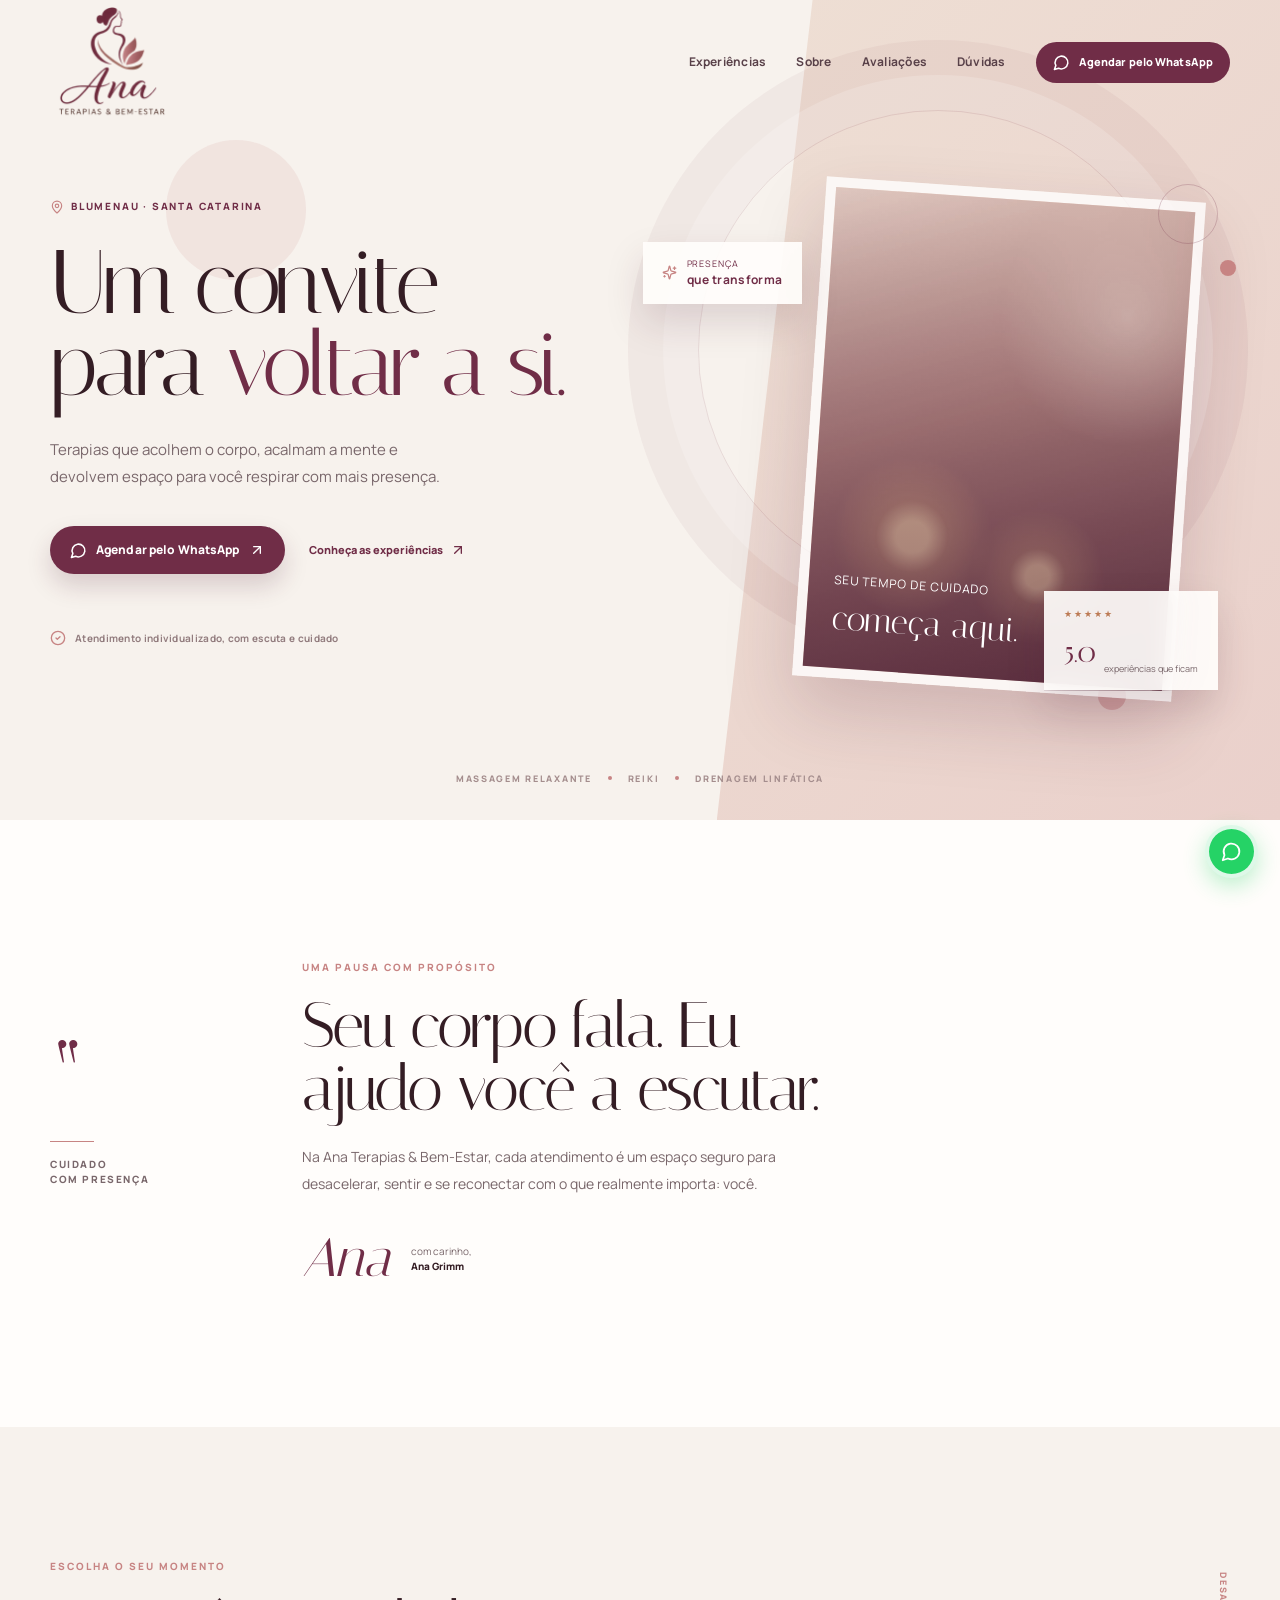
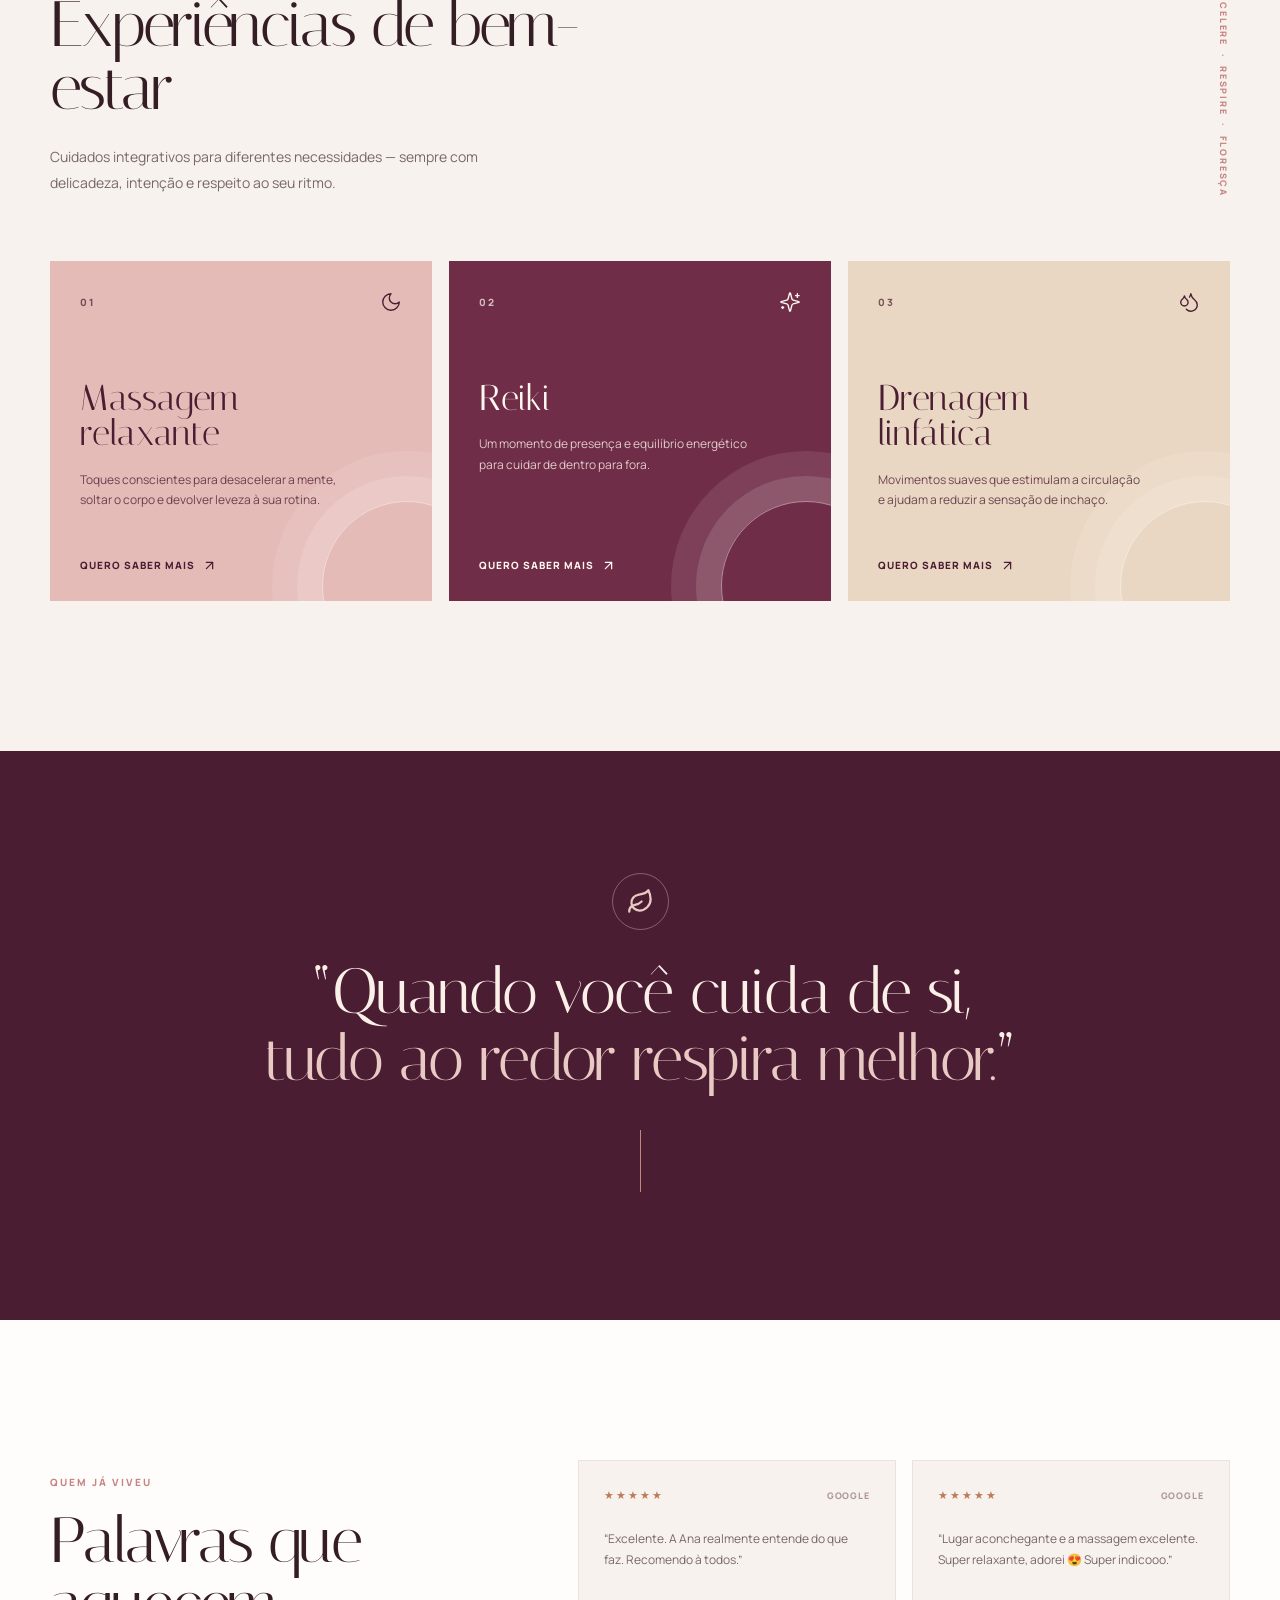
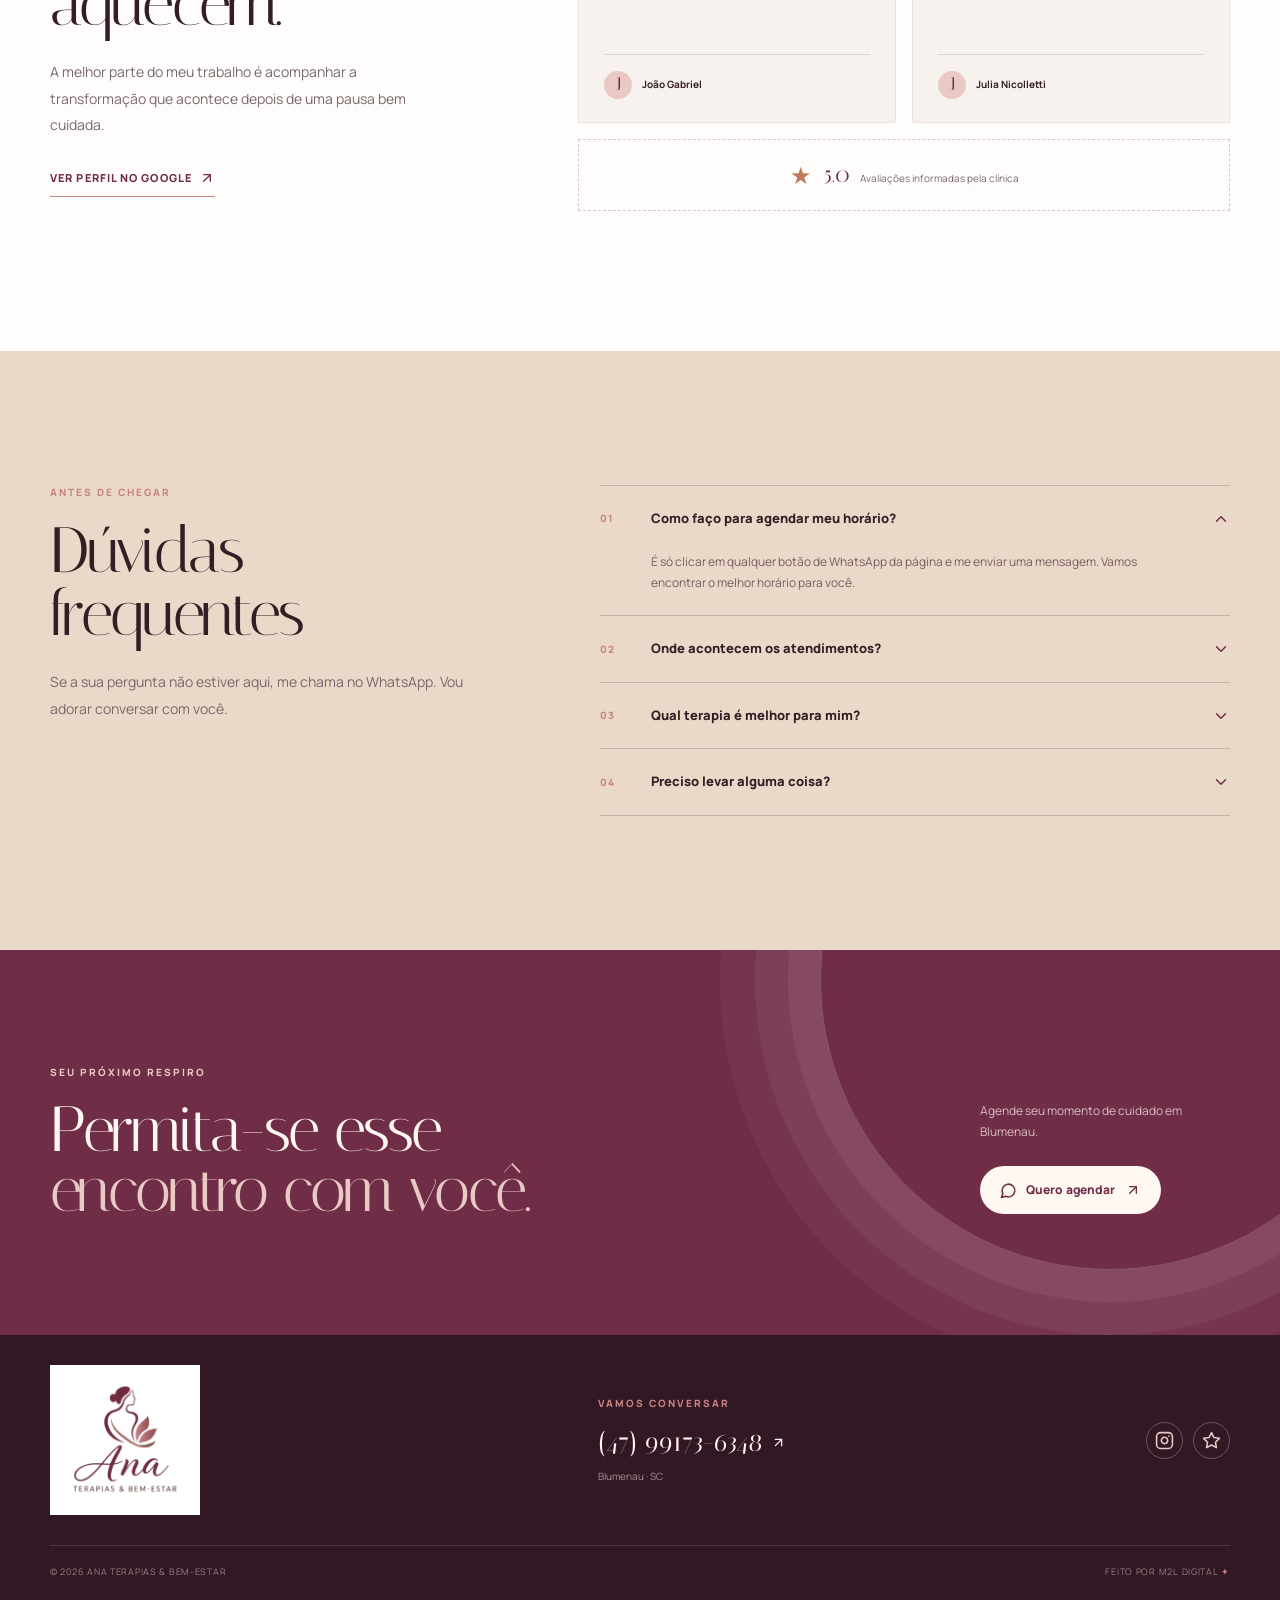
==== ana-terapias-site/index.html @ 93c321f7 "first commit" ====
<!doctype html>
<html lang="pt-BR">
  <head>
    <meta charset="UTF-8" />
    <meta name="viewport" content="width=device-width, initial-scale=1.0" />
    <meta name="theme-color" content="#f7f2ed" />
    <meta
      name="description"
      content="Ana Terapias & Bem-Estar — massagem relaxante, reiki e drenagem linfática em Blumenau/SC."
    />
    <title>Ana Terapias & Bem-Estar | Blumenau/SC</title>
    <!-- Pré-visualização ao compartilhar (WhatsApp, Instagram, Facebook) -->
    <meta property="og:type" content="website" />
    <meta property="og:locale" content="pt_BR" />
    <meta property="og:site_name" content="Ana Terapias & Bem-Estar" />
    <meta property="og:title" content="Ana Terapias & Bem-Estar | Blumenau/SC" />
    <meta property="og:description" content="Massagem relaxante, reiki e drenagem linfática em Blumenau/SC. Agende pelo WhatsApp." />
    <meta property="og:url" content="https://SEU-USUARIO.github.io/NOME-DO-REPOSITORIO/" />
    <meta property="og:image" content="https://SEU-USUARIO.github.io/NOME-DO-REPOSITORIO/images/compartilhar.jpg" />
    <meta property="og:image:width" content="1200" />
    <meta property="og:image:height" content="630" />
    <meta property="og:image:alt" content="Ana Terapias & Bem-Estar" />
    <meta name="twitter:card" content="summary_large_image" />
    <link rel="icon" href="images/logo.png" />
    <link rel="preconnect" href="https://fonts.googleapis.com" />
    <link rel="preconnect" href="https://fonts.gstatic.com" crossorigin />
    <link
      href="https://fonts.googleapis.com/css2?family=Italiana&family=Manrope:wght@400;500;600;700;800&display=swap"
      rel="stylesheet"
    />
    <link rel="stylesheet" href="style.css" />
  </head>
  <body>
    <div class="site-shell">
      <header class="site-header">
        <div class="container header-inner">
          <a href="#inicio" class="brand" aria-label="Ana Terapias &amp; Bem-Estar - início"
            ><img src="images/logo.png" alt="Ana Terapias &amp; Bem-Estar" /></a
          ><button class="menu-toggle" aria-label="Abrir menu" aria-expanded="false">
            <svg
              xmlns="http://www.w3.org/2000/svg"
              width="22"
              height="22"
              viewBox="0 0 24 24"
              fill="none"
              stroke="currentColor"
              stroke-width="2"
              stroke-linecap="round"
              stroke-linejoin="round"
              class="lucide lucide-menu"
            >
              <line x1="4" x2="20" y1="12" y2="12"></line>
              <line x1="4" x2="20" y1="6" y2="6"></line>
              <line x1="4" x2="20" y1="18" y2="18"></line>
            </svg>
          </button>
          <nav class="main-nav" aria-label="Navegação principal">
            <a href="#experiencias">Experiências</a><a href="#sobre">Sobre</a><a href="#avaliacoes">Avaliações</a
            ><a href="#duvidas">Dúvidas</a
            ><a
              class="button-primary button-compact"
              href="https://wa.me/5547991736348?text=Ol%C3%A1%2C%20Ana!%20Vim%20pelo%20site%20e%20gostaria%20de%20agendar%20um%20atendimento."
              target="_blank"
              rel="noreferrer"
              ><svg
                xmlns="http://www.w3.org/2000/svg"
                width="17"
                height="17"
                viewBox="0 0 24 24"
                fill="none"
                stroke="currentColor"
                stroke-width="2.2"
                stroke-linecap="round"
                stroke-linejoin="round"
                class="lucide lucide-message-circle"
              >
                <path d="M7.9 20A9 9 0 1 0 4 16.1L2 22Z"></path></svg
              >Agendar pelo WhatsApp</a
            >
          </nav>
        </div>
      </header>
      <main>
        <section class="hero" id="inicio">
          <div class="hero-glow hero-glow-one"></div>
          <div class="hero-glow hero-glow-two"></div>
          <div class="container hero-grid">
            <div class="hero-copy">
              <div class="location-pill">
                <svg
                  xmlns="http://www.w3.org/2000/svg"
                  width="14"
                  height="14"
                  viewBox="0 0 24 24"
                  fill="none"
                  stroke="currentColor"
                  stroke-width="2"
                  stroke-linecap="round"
                  stroke-linejoin="round"
                  class="lucide lucide-map-pin"
                >
                  <path
                    d="M20 10c0 4.993-5.539 10.193-7.399 11.799a1 1 0 0 1-1.202 0C9.539 20.193 4 14.993 4 10a8 8 0 0 1 16 0"
                  ></path>
                  <circle cx="12" cy="10" r="3"></circle>
                </svg>
                Blumenau · Santa Catarina
              </div>
              <h1>Um convite para <em>voltar a si.</em></h1>
              <p class="hero-lead">
                Terapias que acolhem o corpo, acalmam a mente e devolvem espaço para você respirar com mais presença.
              </p>
              <div class="hero-actions">
                <a
                  class="button-primary"
                  href="https://wa.me/5547991736348?text=Ol%C3%A1%2C%20Ana!%20Vim%20pelo%20site%20e%20gostaria%20de%20agendar%20um%20atendimento."
                  target="_blank"
                  rel="noreferrer"
                  ><svg
                    xmlns="http://www.w3.org/2000/svg"
                    width="17"
                    height="17"
                    viewBox="0 0 24 24"
                    fill="none"
                    stroke="currentColor"
                    stroke-width="2.2"
                    stroke-linecap="round"
                    stroke-linejoin="round"
                    class="lucide lucide-message-circle"
                  >
                    <path d="M7.9 20A9 9 0 1 0 4 16.1L2 22Z"></path></svg
                  >Agendar pelo WhatsApp<svg
                    xmlns="http://www.w3.org/2000/svg"
                    width="16"
                    height="16"
                    viewBox="0 0 24 24"
                    fill="none"
                    stroke="currentColor"
                    stroke-width="2"
                    stroke-linecap="round"
                    stroke-linejoin="round"
                    class="lucide lucide-arrow-up-right"
                  >
                    <path d="M7 7h10v10"></path>
                    <path d="M7 17 17 7"></path></svg></a
                ><a class="text-link" href="#experiencias"
                  >Conheça as experiências
                  <svg
                    xmlns="http://www.w3.org/2000/svg"
                    width="16"
                    height="16"
                    viewBox="0 0 24 24"
                    fill="none"
                    stroke="currentColor"
                    stroke-width="2"
                    stroke-linecap="round"
                    stroke-linejoin="round"
                    class="lucide lucide-arrow-up-right"
                  >
                    <path d="M7 7h10v10"></path>
                    <path d="M7 17 17 7"></path></svg
                ></a>
              </div>
              <div class="hero-note">
                <svg
                  xmlns="http://www.w3.org/2000/svg"
                  width="16"
                  height="16"
                  viewBox="0 0 24 24"
                  fill="none"
                  stroke="currentColor"
                  stroke-width="2"
                  stroke-linecap="round"
                  stroke-linejoin="round"
                  class="lucide lucide-circle-check"
                >
                  <circle cx="12" cy="12" r="10"></circle>
                  <path d="m9 12 2 2 4-4"></path>
                </svg>
                Atendimento individualizado, com escuta e cuidado
              </div>
            </div>
            <div class="hero-visual">
              <div class="hero-photo-wrap">
                <img
                  src="images/ambiente-spa.jpg"
                  alt="Ambiente acolhedor de spa com velas e toalhas"
                  class="hero-photo"
                />
                <div class="photo-overlay"></div>
                <div class="photo-caption"><span>Seu tempo de cuidado</span><strong>começa aqui.</strong></div>
              </div>
              <div class="floating-card floating-card-top">
                <svg
                  xmlns="http://www.w3.org/2000/svg"
                  width="15"
                  height="15"
                  viewBox="0 0 24 24"
                  fill="none"
                  stroke="currentColor"
                  stroke-width="2"
                  stroke-linecap="round"
                  stroke-linejoin="round"
                  class="lucide lucide-sparkles"
                >
                  <path
                    d="M9.937 15.5A2 2 0 0 0 8.5 14.063l-6.135-1.582a.5.5 0 0 1 0-.962L8.5 9.936A2 2 0 0 0 9.937 8.5l1.582-6.135a.5.5 0 0 1 .963 0L14.063 8.5A2 2 0 0 0 15.5 9.937l6.135 1.581a.5.5 0 0 1 0 .964L15.5 14.063a2 2 0 0 0-1.437 1.437l-1.582 6.135a.5.5 0 0 1-.963 0z"
                  ></path>
                  <path d="M20 3v4"></path>
                  <path d="M22 5h-4"></path>
                  <path d="M4 17v2"></path>
                  <path d="M5 18H3"></path></svg
                ><span>Presença<br /><strong>que transforma</strong></span>
              </div>
              <div class="floating-card floating-card-bottom">
                <span class="mini-stars">★★★★★</span><strong>5.0</strong><small>experiências que ficam</small>
              </div>
              <div class="hero-orbit orbit-one"></div>
              <div class="hero-orbit orbit-two"></div>
            </div>
          </div>
          <div class="hero-bottom container">
            <span>Massagem relaxante</span><i></i> <span>Reiki</span><i></i> <span>Drenagem linfática</span>
          </div>
        </section>
        <section class="welcome-section" id="sobre">
          <div class="container welcome-grid">
            <div class="welcome-mark">
              <span>“</span>
              <div class="mark-line"></div>
              <p>cuidado<br />com presença</p>
            </div>
            <div class="welcome-copy">
              <div class="section-intro">
                <span class="eyebrow">Uma pausa com propósito</span>
                <h2>Seu corpo fala. Eu ajudo você a escutar.</h2>
                <p>
                  Na Ana Terapias &amp; Bem-Estar, cada atendimento é um espaço seguro para desacelerar, sentir e se
                  reconectar com o que realmente importa: você.
                </p>
              </div>
              <div class="signature-row">
                <div class="signature">Ana</div>
                <span>com carinho,<br /><strong>Ana Grimm</strong></span>
              </div>
            </div>
            
          </div>
        </section>
        <section class="services-section" id="experiencias">
          <div class="container">
            <div class="services-heading">
              <div class="section-intro">
                <span class="eyebrow">Escolha o seu momento</span>
                <h2>Experiências de bem-estar</h2>
                <p>
                  Cuidados integrativos para diferentes necessidades — sempre com delicadeza, intenção e respeito ao seu
                  ritmo.
                </p>
              </div>
              <span class="vertical-note">desacelere  ·  respire  ·  floresça</span>
            </div>
            <div class="services-grid">
              <article class="service-card service-rose">
                <div class="service-top">
                  <span class="service-number">01</span
                  ><svg
                    xmlns="http://www.w3.org/2000/svg"
                    width="22"
                    height="22"
                    viewBox="0 0 24 24"
                    fill="none"
                    stroke="currentColor"
                    stroke-width="1.5"
                    stroke-linecap="round"
                    stroke-linejoin="round"
                    class="lucide lucide-moon"
                  >
                    <path d="M12 3a6 6 0 0 0 9 9 9 9 0 1 1-9-9Z"></path>
                  </svg>
                </div>
                <h3>Massagem relaxante</h3>
                <p>Toques conscientes para desacelerar a mente, soltar o corpo e devolver leveza à sua rotina.</p>
                <a
                  class="service-link"
                  href="https://wa.me/5547991736348?text=Ol%C3%A1%2C%20Ana!%20Tenho%20interesse%20em%20Massagem%20relaxante."
                  target="_blank"
                  rel="noreferrer"
                  >Quero saber mais
                  <svg
                    xmlns="http://www.w3.org/2000/svg"
                    width="15"
                    height="15"
                    viewBox="0 0 24 24"
                    fill="none"
                    stroke="currentColor"
                    stroke-width="2"
                    stroke-linecap="round"
                    stroke-linejoin="round"
                    class="lucide lucide-arrow-up-right"
                  >
                    <path d="M7 7h10v10"></path>
                    <path d="M7 17 17 7"></path></svg
                ></a>
              </article>
              <article class="service-card service-wine">
                <div class="service-top">
                  <span class="service-number">02</span
                  ><svg
                    xmlns="http://www.w3.org/2000/svg"
                    width="22"
                    height="22"
                    viewBox="0 0 24 24"
                    fill="none"
                    stroke="currentColor"
                    stroke-width="1.5"
                    stroke-linecap="round"
                    stroke-linejoin="round"
                    class="lucide lucide-sparkles"
                  >
                    <path
                      d="M9.937 15.5A2 2 0 0 0 8.5 14.063l-6.135-1.582a.5.5 0 0 1 0-.962L8.5 9.936A2 2 0 0 0 9.937 8.5l1.582-6.135a.5.5 0 0 1 .963 0L14.063 8.5A2 2 0 0 0 15.5 9.937l6.135 1.581a.5.5 0 0 1 0 .964L15.5 14.063a2 2 0 0 0-1.437 1.437l-1.582 6.135a.5.5 0 0 1-.963 0z"
                    ></path>
                    <path d="M20 3v4"></path>
                    <path d="M22 5h-4"></path>
                    <path d="M4 17v2"></path>
                    <path d="M5 18H3"></path>
                  </svg>
                </div>
                <h3>Reiki</h3>
                <p>Um momento de presença e equilíbrio energético para cuidar de dentro para fora.</p>
                <a
                  class="service-link"
                  href="https://wa.me/5547991736348?text=Ol%C3%A1%2C%20Ana!%20Tenho%20interesse%20em%20Reiki."
                  target="_blank"
                  rel="noreferrer"
                  >Quero saber mais
                  <svg
                    xmlns="http://www.w3.org/2000/svg"
                    width="15"
                    height="15"
                    viewBox="0 0 24 24"
                    fill="none"
                    stroke="currentColor"
                    stroke-width="2"
                    stroke-linecap="round"
                    stroke-linejoin="round"
                    class="lucide lucide-arrow-up-right"
                  >
                    <path d="M7 7h10v10"></path>
                    <path d="M7 17 17 7"></path></svg
                ></a>
              </article>
              <article class="service-card service-sand">
                <div class="service-top">
                  <span class="service-number">03</span
                  ><svg
                    xmlns="http://www.w3.org/2000/svg"
                    width="22"
                    height="22"
                    viewBox="0 0 24 24"
                    fill="none"
                    stroke="currentColor"
                    stroke-width="1.5"
                    stroke-linecap="round"
                    stroke-linejoin="round"
                    class="lucide lucide-droplets"
                  >
                    <path
                      d="M7 16.3c2.2 0 4-1.83 4-4.05 0-1.16-.57-2.26-1.71-3.19S7.29 6.75 7 5.3c-.29 1.45-1.14 2.84-2.29 3.76S3 11.1 3 12.25c0 2.22 1.8 4.05 4 4.05z"
                    ></path>
                    <path
                      d="M12.56 6.6A10.97 10.97 0 0 0 14 3.02c.5 2.5 2 4.9 4 6.5s3 3.5 3 5.5a6.98 6.98 0 0 1-11.91 4.97"
                    ></path>
                  </svg>
                </div>
                <h3>Drenagem linfática</h3>
                <p>Movimentos suaves que estimulam a circulação e ajudam a reduzir a sensação de inchaço.</p>
                <a
                  class="service-link"
                  href="https://wa.me/5547991736348?text=Ol%C3%A1%2C%20Ana!%20Tenho%20interesse%20em%20Drenagem%20linf%C3%A1tica."
                  target="_blank"
                  rel="noreferrer"
                  >Quero saber mais
                  <svg
                    xmlns="http://www.w3.org/2000/svg"
                    width="15"
                    height="15"
                    viewBox="0 0 24 24"
                    fill="none"
                    stroke="currentColor"
                    stroke-width="2"
                    stroke-linecap="round"
                    stroke-linejoin="round"
                    class="lucide lucide-arrow-up-right"
                  >
                    <path d="M7 7h10v10"></path>
                    <path d="M7 17 17 7"></path></svg
                ></a>
              </article>
            </div>
          </div>
        </section>
        <section class="quote-section">
          <div class="container quote-inner">
            <div class="quote-icon">
              <svg
                xmlns="http://www.w3.org/2000/svg"
                width="27"
                height="27"
                viewBox="0 0 24 24"
                fill="none"
                stroke="currentColor"
                stroke-width="2"
                stroke-linecap="round"
                stroke-linejoin="round"
                class="lucide lucide-leaf"
              >
                <path d="M11 20A7 7 0 0 1 9.8 6.1C15.5 5 17 4.48 19 2c1 2 2 4.18 2 8 0 5.5-4.78 10-10 10Z"></path>
                <path d="M2 21c0-3 1.85-5.36 5.08-6C9.5 14.52 12 13 13 12"></path>
              </svg>
            </div>
            <blockquote>“Quando você cuida de si,<br /><em>tudo ao redor respira melhor.</em>”</blockquote>
            <span class="quote-rule"></span>
          </div>
        </section>
        <section class="reviews-section" id="avaliacoes">
          <div class="container reviews-grid">
            <div class="reviews-intro">
              <div class="section-intro">
                <span class="eyebrow">Quem já viveu</span>
                <h2>Palavras que aquecem.</h2>
                <p>
                  A melhor parte do meu trabalho é acompanhar a transformação que acontece depois de uma pausa bem
                  cuidada.
                </p>
              </div>
              <a class="outline-link" href="https://share.google/CaK3y20u5SV1cUdKX" target="_blank" rel="noreferrer"
                >Ver perfil no Google
                <svg
                  xmlns="http://www.w3.org/2000/svg"
                  width="16"
                  height="16"
                  viewBox="0 0 24 24"
                  fill="none"
                  stroke="currentColor"
                  stroke-width="2"
                  stroke-linecap="round"
                  stroke-linejoin="round"
                  class="lucide lucide-arrow-up-right"
                >
                  <path d="M7 7h10v10"></path>
                  <path d="M7 17 17 7"></path></svg
              ></a>
            </div>
            <div class="reviews-list">
              <article class="review-card">
                <div class="review-card-top">
                  <span class="review-stars">★★★★★</span><span class="google-label">Google</span>
                </div>
                <p>“Excelente. A Ana realmente entende do que faz. Recomendo à todos.”</p>
                <div class="review-author"><span>J</span><strong>João Gabriel</strong></div>
              </article>
              <article class="review-card">
                <div class="review-card-top">
                  <span class="review-stars">★★★★★</span><span class="google-label">Google</span>
                </div>
                <p>“Lugar aconchegante e a massagem excelente. Super relaxante, adorei 😍 Super indicooo.”</p>
                <div class="review-author"><span>J</span><strong>Julia Nicolletti</strong></div>
              </article>
              <div class="review-source">
                <span>★</span>
                <div><strong>5.0</strong><small>Avaliações informadas pela clínica</small></div>
              </div>
            </div>
          </div>
        </section>
        <section class="faq-section" id="duvidas">
          <div class="container faq-grid">
            <div class="section-intro">
              <span class="eyebrow">Antes de chegar</span>
              <h2>Dúvidas frequentes</h2>
              <p>Se a sua pergunta não estiver aqui, me chama no WhatsApp. Vou adorar conversar com você.</p>
            </div>
            <div class="faq-list">
              <div class="faq-item faq-open">
                <button aria-expanded="true">
                  <span>01</span><strong>Como faço para agendar meu horário?</strong
                  ><svg
                    xmlns="http://www.w3.org/2000/svg"
                    width="18"
                    height="18"
                    viewBox="0 0 24 24"
                    fill="none"
                    stroke="currentColor"
                    stroke-width="2"
                    stroke-linecap="round"
                    stroke-linejoin="round"
                    class="lucide lucide-chevron-down"
                  >
                    <path d="m6 9 6 6 6-6"></path>
                  </svg>
                </button>
                <div class="faq-answer">
                  <p>
                    É só clicar em qualquer botão de WhatsApp da página e me enviar uma mensagem. Vamos encontrar o
                    melhor horário para você.
                  </p>
                </div>
              </div>
              <div class="faq-item">
                <button aria-expanded="false">
                  <span>02</span><strong>Onde acontecem os atendimentos?</strong
                  ><svg
                    xmlns="http://www.w3.org/2000/svg"
                    width="18"
                    height="18"
                    viewBox="0 0 24 24"
                    fill="none"
                    stroke="currentColor"
                    stroke-width="2"
                    stroke-linecap="round"
                    stroke-linejoin="round"
                    class="lucide lucide-chevron-down"
                  >
                    <path d="m6 9 6 6 6-6"></path>
                  </svg>
                </button>
                <div class="faq-answer">
                  <p>
                    Os atendimentos acontecem em Blumenau/SC, na rua Érico Hoffmann, 115, junto ao Centro de Depilação Noeli.
                  </p>
                </div>
              </div>
              <div class="faq-item">
                <button aria-expanded="false">
                  <span>03</span><strong>Qual terapia é melhor para mim?</strong
                  ><svg
                    xmlns="http://www.w3.org/2000/svg"
                    width="18"
                    height="18"
                    viewBox="0 0 24 24"
                    fill="none"
                    stroke="currentColor"
                    stroke-width="2"
                    stroke-linecap="round"
                    stroke-linejoin="round"
                    class="lucide lucide-chevron-down"
                  >
                    <path d="m6 9 6 6 6-6"></path>
                  </svg>
                </button>
                <div class="faq-answer">
                  <p>
                    Depende do que o seu corpo e a sua rotina estão pedindo. Na conversa inicial, acolho suas
                    necessidades e indico a experiência mais adequada.
                  </p>
                </div>
              </div>
              <div class="faq-item">
                <button aria-expanded="false">
                  <span>04</span><strong>Preciso levar alguma coisa?</strong
                  ><svg
                    xmlns="http://www.w3.org/2000/svg"
                    width="18"
                    height="18"
                    viewBox="0 0 24 24"
                    fill="none"
                    stroke="currentColor"
                    stroke-width="2"
                    stroke-linecap="round"
                    stroke-linejoin="round"
                    class="lucide lucide-chevron-down"
                  >
                    <path d="m6 9 6 6 6-6"></path>
                  </svg>
                </button>
                <div class="faq-answer">
                  <p>
                    Não. Prepare apenas uma roupa confortável e venha com disponibilidade para cuidar de si. O ambiente
                    e os materiais ficam por minha conta.
                  </p>
                </div>
              </div>
            </div>
          </div>
        </section>
        <section class="cta-section">
          <div class="cta-pattern"></div>
          <div class="container cta-inner">
            <div>
              <span class="eyebrow eyebrow-light">Seu próximo respiro</span>
              <h2>Permita-se esse<br /><em>encontro com você.</em></h2>
            </div>
            <div class="cta-side">
              <p>Agende seu momento de cuidado em Blumenau.</p>
              <a
                class="button-primary"
                href="https://wa.me/5547991736348?text=Ol%C3%A1%2C%20Ana!%20Vim%20pelo%20site%20e%20gostaria%20de%20agendar%20um%20atendimento."
                target="_blank"
                rel="noreferrer"
                ><svg
                  xmlns="http://www.w3.org/2000/svg"
                  width="17"
                  height="17"
                  viewBox="0 0 24 24"
                  fill="none"
                  stroke="currentColor"
                  stroke-width="2.2"
                  stroke-linecap="round"
                  stroke-linejoin="round"
                  class="lucide lucide-message-circle"
                >
                  <path d="M7.9 20A9 9 0 1 0 4 16.1L2 22Z"></path></svg
                >Quero agendar<svg
                  xmlns="http://www.w3.org/2000/svg"
                  width="16"
                  height="16"
                  viewBox="0 0 24 24"
                  fill="none"
                  stroke="currentColor"
                  stroke-width="2"
                  stroke-linecap="round"
                  stroke-linejoin="round"
                  class="lucide lucide-arrow-up-right"
                >
                  <path d="M7 7h10v10"></path>
                  <path d="M7 17 17 7"></path></svg
              ></a>
            </div>
          </div>
        </section>
      </main>
      <footer class="site-footer">
        <div class="container footer-main">
          <a href="#inicio" class="footer-brand"><img src="images/logo.png" alt="Ana Terapias &amp; Bem-Estar" /></a>
          <div class="footer-contact">
            <span class="eyebrow">Vamos conversar</span
            ><a
              href="https://wa.me/5547991736348?text=Ol%C3%A1%2C%20Ana!%20Vim%20pelo%20site%20e%20gostaria%20de%20agendar%20um%20atendimento."
              target="_blank"
              rel="noreferrer"
              >(47) 99173-6348
              <svg
                xmlns="http://www.w3.org/2000/svg"
                width="15"
                height="15"
                viewBox="0 0 24 24"
                fill="none"
                stroke="currentColor"
                stroke-width="2"
                stroke-linecap="round"
                stroke-linejoin="round"
                class="lucide lucide-arrow-up-right"
              >
                <path d="M7 7h10v10"></path>
                <path d="M7 17 17 7"></path></svg></a
            ><small>Blumenau · SC</small>
          </div>
          <div class="footer-social">
            <a
              href="https://www.instagram.com/anagrimm.bemestar/"
              target="_blank"
              rel="noreferrer"
              aria-label="Instagram"
              ><svg
                xmlns="http://www.w3.org/2000/svg"
                width="19"
                height="19"
                viewBox="0 0 24 24"
                fill="none"
                stroke="currentColor"
                stroke-width="2"
                stroke-linecap="round"
                stroke-linejoin="round"
                class="lucide lucide-instagram"
              >
                <rect width="20" height="20" x="2" y="2" rx="5" ry="5"></rect>
                <path d="M16 11.37A4 4 0 1 1 12.63 8 4 4 0 0 1 16 11.37z"></path>
                <line x1="17.5" x2="17.51" y1="6.5" y2="6.5"></line></svg></a
            ><a
              href="https://share.google/CaK3y20u5SV1cUdKX"
              target="_blank"
              rel="noreferrer"
              aria-label="Perfil no Google"
              ><svg
                xmlns="http://www.w3.org/2000/svg"
                width="19"
                height="19"
                viewBox="0 0 24 24"
                fill="none"
                stroke="currentColor"
                stroke-width="2"
                stroke-linecap="round"
                stroke-linejoin="round"
                class="lucide lucide-star"
              >
                <polygon
                  points="12 2 15.09 8.26 22 9.27 17 14.14 18.18 21.02 12 17.77 5.82 21.02 7 14.14 2 9.27 8.91 8.26 12 2"
                ></polygon></svg
            ></a>
          </div>
        </div>
        <div class="container footer-bottom">
          <span>© <span id="ano">2026</span> Ana Terapias &amp; Bem-Estar</span
          ><span>feito por M2L Digital <span class="footer-heart">✦</span></span>
        </div>
      </footer>
      <a
        class="floating-whatsapp"
        href="https://wa.me/5547991736348?text=Ol%C3%A1%2C%20Ana!%20Vim%20pelo%20site%20e%20gostaria%20de%20agendar%20um%20atendimento."
        target="_blank"
        rel="noreferrer"
        aria-label="Falar com Ana pelo WhatsApp"
        ><svg
          xmlns="http://www.w3.org/2000/svg"
          width="21"
          height="21"
          viewBox="0 0 24 24"
          fill="none"
          stroke="currentColor"
          stroke-width="2"
          stroke-linecap="round"
          stroke-linejoin="round"
          class="lucide lucide-message-circle"
        >
          <path d="M7.9 20A9 9 0 1 0 4 16.1L2 22Z"></path></svg
      ></a>
    </div>
    <script src="script.js"></script>
  </body>
</html>
---- ana-terapias-site/style.css ----
/* Ana Terapias & Bem-Estar — estilos do site */

:root {
  --ink: #341d24;
  --wine: #702d47;
  --wine-deep: #4b1d32;
  --rose: #c78483;
  --blush: #e9c9c3;
  --sand: #ead9c9;
  --cream: #f7f2ed;
  --paper: #fffdfb;
  --muted-ink: #79676b;
  --line: rgba(112, 45, 71, .16);
  --ease-out: cubic-bezier(.23, 1, .32, 1);
}


*, *::before, *::after { box-sizing: border-box; }
img, svg { display: block; max-width: 100%; }
button { border: 0; background: none; padding: 0; color: inherit; }
html { scroll-behavior: smooth; line-height: 1.5; -webkit-text-size-adjust: 100%; }
body {
  margin: 0;
  background: var(--cream);
  color: var(--ink);
  font-family: "Manrope", sans-serif;
  -webkit-font-smoothing: antialiased;
}
button, a { font: inherit; }
button:not(:disabled), a[href] { cursor: pointer; }
a { color: inherit; text-decoration: none; }
h1, h2, h3, p, blockquote { margin: 0; }

.site-shell { overflow: hidden; background: var(--cream); }
.container { width: min(1180px, calc(100% - 64px)); margin-inline: auto; }
.site-header { position: absolute; z-index: 10; inset: 0 0 auto; color: var(--ink); }
.header-inner { min-height: 104px; display: flex; align-items: center; justify-content: space-between; }
.brand { display: block; width: 124px; }
.brand img { width: 100%; display: block; mix-blend-mode: multiply; }
.main-nav { display: flex; align-items: center; gap: 30px; color: #594149; font-size: 12px; font-weight: 700; letter-spacing: .02em; }
.main-nav > a:not(.button-primary) { position: relative; padding-block: 10px; }
.main-nav > a:not(.button-primary)::after { content: ""; position: absolute; left: 0; bottom: 4px; width: 0; height: 1px; background: var(--wine); transition: width .24s var(--ease-out); }
.main-nav > a:not(.button-primary):hover::after { width: 100%; }
.button-primary { display: inline-flex; align-items: center; justify-content: center; gap: 9px; padding: 15px 20px; border-radius: 999px; color: #fff; background: var(--wine); box-shadow: 0 12px 24px rgba(75, 29, 50, .18); font-size: 12px; font-weight: 800; letter-spacing: .01em; transition: transform .18s var(--ease-out), box-shadow .18s var(--ease-out), background .18s ease; }
.button-primary:hover { transform: translateY(-2px); background: var(--wine-deep); box-shadow: 0 16px 30px rgba(75, 29, 50, .26); }
.button-primary:active { transform: scale(.97); }
.button-compact { padding: 12px 17px; font-size: 11px; box-shadow: none; }
.menu-toggle { display: none; border: 0; background: transparent; color: var(--wine); }
.hero { position: relative; min-height: 820px; padding: 184px 0 35px; background: #f7f2ed; isolation: isolate; }
.hero::before { content: ""; position: absolute; z-index: -2; inset: 0 0 0 56%; background: linear-gradient(135deg, #eedfd4 0%, #ead0cb 100%); clip-path: polygon(17% 0, 100% 0, 100% 100%, 0 100%); }
.hero::after { content: ""; position: absolute; z-index: -1; top: 110px; right: 8%; width: 480px; height: 480px; border: 1px solid rgba(112,45,71,.12); border-radius: 50%; box-shadow: 0 0 0 35px rgba(255,255,255,.17), 0 0 0 70px rgba(112,45,71,.05); }
.hero-glow { position: absolute; z-index: -1; border-radius: 999px; pointer-events: none; }
.hero-glow-one { top: 140px; left: 13%; width: 140px; height: 140px; background: rgba(199,132,131,.13); }
.hero-glow-two { right: 12%; bottom: 110px; width: 28px; height: 28px; opacity: .5; background: var(--rose); }
.hero-grid { display: grid; grid-template-columns: .94fr 1.06fr; align-items: center; gap: 72px; }
.hero-copy { position: relative; z-index: 1; padding-bottom: 36px; animation: rise .7s var(--ease-out) both; }
.location-pill { display: inline-flex; align-items: center; gap: 7px; color: var(--wine); font-size: 10px; font-weight: 800; text-transform: uppercase; letter-spacing: .18em; }
.location-pill svg { color: var(--rose); }
h1 { max-width: 600px; margin-top: 22px; color: var(--ink); font-family: "Italiana", serif; font-size: clamp(64px, 7vw, 102px); font-weight: 400; line-height: .92; letter-spacing: -.045em; }
h1 em, h2 em { color: var(--wine); font-style: normal; }
.hero-lead { max-width: 410px; margin-top: 30px; color: var(--muted-ink); font-size: 15px; line-height: 1.8; }
.hero-actions { display: flex; align-items: center; gap: 24px; margin-top: 36px; }
.text-link, .service-link, .outline-link { display: inline-flex; align-items: center; gap: 7px; color: var(--wine); font-size: 11px; font-weight: 800; transition: gap .2s var(--ease-out); }
.text-link:hover, .service-link:hover, .outline-link:hover { gap: 11px; }
.hero-note { display: flex; align-items: center; gap: 9px; margin-top: 56px; color: #927c7e; font-size: 10px; font-weight: 700; letter-spacing: .03em; }
.hero-note svg { color: var(--rose); }
.hero-visual { position: relative; min-height: 510px; animation: rise .8s .12s var(--ease-out) both; }
.hero-photo-wrap { position: absolute; top: 5px; right: 7%; width: min(380px, 75%); height: 500px; overflow: hidden; border: 10px solid rgba(255,255,255,.78); box-shadow: 0 32px 70px rgba(75,29,50,.18); transform: rotate(4deg); }
.hero-photo { width: 100%; height: 100%; object-fit: cover; transform: scale(1.08); filter: saturate(.72) sepia(.13); }
.photo-overlay { position: absolute; inset: 0; background: linear-gradient(180deg, rgba(75,29,50,.06), rgba(75,29,50,.55)); }
.photo-caption { position: absolute; left: 26px; bottom: 25px; display: grid; color: white; font-size: 12px; letter-spacing: .08em; text-transform: uppercase; }
.photo-caption strong { margin-top: 3px; font-family: "Italiana", serif; font-size: 34px; font-weight: 400; letter-spacing: 0; text-transform: none; }
.floating-card { position: absolute; z-index: 2; display: flex; align-items: center; gap: 10px; background: rgba(255,253,251,.92); backdrop-filter: blur(10px); box-shadow: 0 18px 38px rgba(75,29,50,.15); color: var(--wine); }
.floating-card-top { top: 58px; left: 0; padding: 15px 19px; font-size: 9px; line-height: 1.5; text-transform: uppercase; letter-spacing: .1em; }
.floating-card-top svg { color: var(--rose); }
.floating-card-top strong { font-size: 12px; letter-spacing: .03em; text-transform: none; }
.floating-card-bottom { right: 2%; bottom: 4px; display: grid; grid-template-columns: auto 1fr; column-gap: 8px; padding: 16px 20px 15px; }
.mini-stars { grid-column: 1 / -1; color: #bc7a54; font-size: 9px; letter-spacing: 2px; }
.floating-card-bottom strong { align-self: end; font-family: "Italiana", serif; font-size: 30px; font-weight: 400; }
.floating-card-bottom small { align-self: end; color: var(--muted-ink); font-size: 9px; }
.hero-orbit { position: absolute; border: 1px solid rgba(112,45,71,.23); border-radius: 50%; pointer-events: none; }
.orbit-one { top: 0; right: 2%; width: 60px; height: 60px; }
.orbit-two { top: 76px; right: -1%; width: 16px; height: 16px; border: 0; background: var(--rose); }
.hero-bottom { position: absolute; bottom: 35px; left: 50%; display: flex; align-items: center; justify-content: center; gap: 16px; color: #a48d8d; font-size: 9px; font-weight: 800; letter-spacing: .19em; text-transform: uppercase; transform: translateX(-50%); }
.hero-bottom i { width: 4px; height: 4px; border-radius: 50%; background: var(--rose); }
.welcome-section { padding: 140px 0 150px; background: var(--paper); }
.welcome-grid { display: grid; grid-template-columns: 180px 1fr 160px; align-items: center; gap: 72px; }
.welcome-mark { display: flex; flex-direction: column; align-items: flex-start; color: var(--wine); }
.welcome-mark > span { font-family: "Italiana", serif; font-size: 100px; line-height: .6; }
.mark-line { width: 44px; height: 1px; margin: 30px 0 15px; background: var(--rose); }
.welcome-mark p { color: var(--muted-ink); font-size: 10px; font-weight: 800; line-height: 1.5; letter-spacing: .16em; text-transform: uppercase; }
.section-intro .eyebrow, .eyebrow { display: block; margin-bottom: 20px; color: var(--rose); font-size: 10px; font-weight: 800; letter-spacing: .2em; text-transform: uppercase; }
.section-intro h2 { max-width: 570px; color: var(--ink); font-family: "Italiana", serif; font-size: clamp(45px, 5vw, 72px); font-weight: 400; line-height: .98; letter-spacing: -.04em; }
.section-intro p { max-width: 500px; margin-top: 24px; color: var(--muted-ink); font-size: 14px; line-height: 1.9; }
.signature-row { display: flex; align-items: center; gap: 20px; margin-top: 42px; color: var(--muted-ink); font-size: 10px; line-height: 1.5; }
.signature { color: var(--wine); font-family: "Italiana", serif; font-size: 54px; font-style: italic; line-height: .7; }
.signature-row strong { color: var(--ink); font-weight: 800; }
.welcome-stat { align-self: end; padding-bottom: 10px; padding-left: 28px; border-left: 1px solid var(--line); }
.stat-number { color: var(--wine); font-family: "Italiana", serif; font-size: 62px; line-height: .8; }
.welcome-stat p { margin-top: 18px; color: var(--muted-ink); font-size: 10px; line-height: 1.5; text-transform: uppercase; letter-spacing: .14em; }
.welcome-stat strong { color: var(--wine); }
.services-section { padding: 132px 0 150px; background: var(--cream); }
.services-heading { display: flex; justify-content: space-between; align-items: end; margin-bottom: 64px; }
.vertical-note { writing-mode: vertical-rl; color: var(--rose); font-size: 9px; font-weight: 800; letter-spacing: .2em; text-transform: uppercase; }
.services-grid { display: grid; grid-template-columns: repeat(3, 1fr); gap: 17px; }
.service-card { position: relative; min-height: 340px; padding: 30px; overflow: hidden; transition: transform .25s var(--ease-out), box-shadow .25s var(--ease-out); }
.service-card::after { content: ""; position: absolute; right: -60px; bottom: -70px; width: 170px; height: 170px; border: 1px solid rgba(255,255,255,.45); border-radius: 50%; box-shadow: 0 0 0 25px rgba(255,255,255,.12), 0 0 0 50px rgba(255,255,255,.09); }
.service-card:hover { transform: translateY(-6px); box-shadow: 0 20px 40px rgba(75,29,50,.12); }
.service-rose { color: var(--wine-deep); background: #e5bbb8; }
.service-wine { color: #fff7f0; background: var(--wine); }
.service-sand { color: var(--wine-deep); background: #ead7c3; }
.service-top { position: relative; z-index: 1; display: flex; justify-content: space-between; align-items: center; }
.service-number { font-size: 10px; font-weight: 800; letter-spacing: .15em; opacity: .7; }
.service-card h3 { position: relative; z-index: 1; max-width: 250px; margin-top: 68px; font-family: "Italiana", serif; font-size: 36px; font-weight: 400; line-height: .98; }
.service-card p { position: relative; z-index: 1; max-width: 270px; margin-top: 18px; font-size: 12px; line-height: 1.7; opacity: .78; }
.service-link { position: absolute; z-index: 1; bottom: 28px; left: 30px; color: inherit; font-size: 10px; text-transform: uppercase; letter-spacing: .1em; }
.quote-section { padding: 122px 0 128px; color: #fbf0e7; background: var(--wine-deep); }
.quote-inner { display: flex; flex-direction: column; align-items: center; text-align: center; }
.quote-icon { display: grid; place-items: center; width: 57px; height: 57px; color: var(--blush); border: 1px solid rgba(255,255,255,.3); border-radius: 50%; }
blockquote { margin-top: 28px; font-family: "Italiana", serif; font-size: clamp(43px, 5vw, 66px); font-weight: 400; line-height: 1.05; letter-spacing: -.03em; }
blockquote em { color: var(--blush); font-style: normal; }
.quote-rule { width: 1px; height: 62px; margin-top: 38px; background: var(--rose); }
.reviews-section { padding: 140px 0; background: var(--paper); }
.reviews-grid { display: grid; grid-template-columns: .77fr 1.23fr; gap: 120px; align-items: center; }
.reviews-intro .section-intro h2 { max-width: 360px; }
.reviews-intro .section-intro p { max-width: 370px; }
.outline-link { margin-top: 31px; padding-bottom: 9px; border-bottom: 1px solid var(--rose); text-transform: uppercase; letter-spacing: .1em; }
.reviews-list { display: grid; grid-template-columns: repeat(2, 1fr); gap: 16px; }
.review-card { padding: 26px 25px 23px; border: 1px solid rgba(112,45,71,.08); background: var(--cream); transition: transform .25s var(--ease-out); }
.review-card:hover { transform: translateY(-4px); }
.review-card-top { display: flex; justify-content: space-between; align-items: center; }
.review-stars { color: #bd7b59; font-size: 11px; letter-spacing: 2px; }
.google-label { color: #ad9697; font-size: 9px; font-weight: 800; letter-spacing: .1em; text-transform: uppercase; }
.review-card p { min-height: 108px; margin-top: 24px; color: var(--muted-ink); font-size: 12px; line-height: 1.75; }
.review-author { display: flex; align-items: center; gap: 10px; margin-top: 18px; padding-top: 16px; border-top: 1px solid var(--line); color: var(--ink); font-size: 10px; }
.review-author span { display: grid; place-items: center; width: 28px; height: 28px; color: var(--wine); background: var(--blush); border-radius: 50%; font-family: "Italiana", serif; font-size: 18px; }
.review-source { grid-column: 1 / -1; display: flex; align-items: center; justify-content: center; gap: 12px; padding: 17px; color: var(--wine); border: 1px dashed rgba(112,45,71,.25); }
.review-source > span { color: #bd7b59; font-size: 24px; }
.review-source strong { margin-right: 10px; font-family: "Italiana", serif; font-size: 23px; font-weight: 400; }
.review-source small { color: var(--muted-ink); font-size: 10px; }
.faq-section { padding: 134px 0; background: var(--sand); }
.faq-grid { display: grid; grid-template-columns: .8fr 1.2fr; gap: 130px; }
.faq-list { border-top: 1px solid rgba(112,45,71,.24); }
.faq-item { border-bottom: 1px solid rgba(112,45,71,.24); }
.faq-item button { display: grid; grid-template-columns: 38px 1fr auto; gap: 13px; align-items: center; width: 100%; padding: 23px 0; border: 0; background: transparent; color: var(--ink); text-align: left; }
.faq-item button > span { color: var(--rose); font-size: 10px; font-weight: 800; letter-spacing: .1em; }
.faq-item button strong { font-size: 13px; font-weight: 800; }
.faq-item button svg { color: var(--wine); transition: transform .2s var(--ease-out); }
.faq-open button svg { transform: rotate(180deg); }
.faq-answer { display: grid; grid-template-rows: 0fr; transition: grid-template-rows .3s var(--ease-out); }
.faq-answer p { overflow: hidden; color: #765c60; font-size: 12px; line-height: 1.75; }
.faq-open .faq-answer { grid-template-rows: 1fr; }
.faq-open .faq-answer p { padding: 0 42px 22px 51px; }
.cta-section { position: relative; overflow: hidden; padding: 115px 0; color: #fff8f1; background: var(--wine); }
.cta-pattern { position: absolute; top: -260px; right: -120px; width: 580px; height: 580px; border: 1px solid rgba(255,255,255,.2); border-radius: 50%; box-shadow: 0 0 0 32px rgba(255,255,255,.06), 0 0 0 65px rgba(255,255,255,.05), 0 0 0 100px rgba(255,255,255,.04); }
.cta-inner { position: relative; display: flex; justify-content: space-between; align-items: end; gap: 60px; }
.eyebrow-light { color: var(--blush); }
.cta-inner h2 { color: #fff8f1; font-family: "Italiana", serif; font-size: clamp(49px, 5vw, 74px); font-weight: 400; line-height: .94; letter-spacing: -.04em; }
.cta-inner h2 em { color: var(--blush); }
.cta-side { max-width: 250px; padding-bottom: 6px; }
.cta-side p { margin-bottom: 24px; color: rgba(255,248,241,.72); font-size: 12px; line-height: 1.7; }
.cta-side .button-primary { color: var(--wine); background: #fff8f1; box-shadow: none; }
.cta-side .button-primary:hover { background: #f5dfd8; }
.site-footer { color: #fff8f1; background: #321824; }
.footer-main { display: grid; grid-template-columns: 1fr 1fr auto; align-items: center; gap: 60px; min-height: 210px; }
.footer-brand { display: block; width: 150px; padding: 14px; background: #fff; }
.footer-brand img { display: block; width: 100%; mix-blend-mode: multiply; }
.footer-contact .eyebrow { margin-bottom: 11px; color: var(--rose); }
.footer-contact > a { display: inline-flex; align-items: center; gap: 8px; font-family: "Italiana", serif; font-size: 27px; }
.footer-contact small { display: block; margin-top: 7px; color: rgba(255,248,241,.55); font-size: 10px; }
.footer-social { display: flex; gap: 10px; }
.footer-social a { display: grid; place-items: center; width: 37px; height: 37px; color: var(--blush); border: 1px solid rgba(255,255,255,.25); border-radius: 50%; transition: background .2s, color .2s; }
.footer-social a:hover { color: var(--wine); background: #fff8f1; }
.footer-bottom { display: flex; justify-content: space-between; padding: 19px 0 23px; color: rgba(255,248,241,.48); border-top: 1px solid rgba(255,255,255,.13); font-size: 9px; letter-spacing: .08em; text-transform: uppercase; }
.footer-heart { color: var(--rose); }
.floating-whatsapp { position: fixed; z-index: 20; right: 22px; bottom: 22px; display: grid; place-items: center; width: 53px; height: 53px; color: white; border: 4px solid rgba(255,255,255,.85); border-radius: 50%; background: #25d366; box-shadow: 0 8px 22px rgba(37,211,102,.3); transition: transform .2s var(--ease-out); }
.floating-whatsapp:hover { transform: translateY(-4px) scale(1.04); }
@keyframes rise { from { opacity: 0; transform: translateY(18px); } to { opacity: 1; transform: translateY(0); } }
@media (prefers-reduced-motion: reduce) { html { scroll-behavior: auto; } *, *::before, *::after { animation-duration: .001ms !important; transition-duration: .001ms !important; } }

@media (max-width: 920px) {
  .container { width: min(100% - 42px, 680px); }
  .header-inner { min-height: 84px; }
  .brand { width: 108px; }
  .menu-toggle { display: block; }
  .main-nav { position: absolute; top: 74px; left: 21px; right: 21px; display: none; padding: 22px; flex-direction: column; align-items: stretch; gap: 7px; background: rgba(255,253,251,.96); box-shadow: 0 20px 35px rgba(75,29,50,.12); }
  .main-nav-open { display: flex; }
  .main-nav > a:not(.button-primary) { padding: 13px 8px; }
  .main-nav .button-primary { margin-top: 8px; }
  .hero { min-height: auto; padding: 140px 0 88px; }
  .hero::before { inset: 52% 0 0; clip-path: polygon(0 6%, 100% 0, 100% 100%, 0 100%); }
  .hero-grid { grid-template-columns: 1fr; gap: 38px; }
  .hero-copy { padding-bottom: 0; }
  .hero-visual { min-height: 460px; }
  .hero-photo-wrap { right: 12%; height: 430px; }
  .hero-bottom { position: static; margin-top: 35px; transform: none; }
  .welcome-grid, .reviews-grid, .faq-grid { grid-template-columns: 1fr; gap: 54px; }
  .welcome-section, .reviews-section, .faq-section { padding: 90px 0; }
  .welcome-mark { display: none; }
  .welcome-stat { justify-self: start; }
  .services-section { padding: 90px 0; }
  .services-heading { align-items: start; margin-bottom: 40px; }
  .vertical-note { display: none; }
  .services-grid { grid-template-columns: 1fr; }
  .service-card { min-height: 300px; }
  .reviews-grid, .faq-grid { gap: 44px; }
  .footer-main { grid-template-columns: 1fr 1fr; gap: 35px; padding-block: 50px; }
  .footer-social { grid-column: 1 / -1; }
}

@media (max-width: 540px) {
  .container { width: min(100% - 34px, 480px); }
  h1 { font-size: clamp(57px, 16vw, 76px); }
  .hero-actions { align-items: start; flex-direction: column; gap: 19px; }
  .hero-note { margin-top: 40px; }
  .hero-visual { min-height: 375px; }
  .hero-photo-wrap { right: 3%; width: 74%; height: 355px; }
  .floating-card-top { top: 36px; left: -8px; }
  .floating-card-bottom { right: -5px; bottom: 1px; }
  .quote-section { padding: 90px 0; }
  blockquote { font-size: 43px; }
  .reviews-list { grid-template-columns: 1fr; }
  .review-card p { min-height: auto; }
  .review-source { grid-column: auto; }
  .cta-section { padding: 84px 0; }
  .cta-inner { align-items: start; flex-direction: column; gap: 38px; }
  .footer-main { grid-template-columns: 1fr; gap: 36px; }
  .footer-social { grid-column: auto; }
  .footer-bottom { align-items: start; flex-direction: column; gap: 10px; }
}
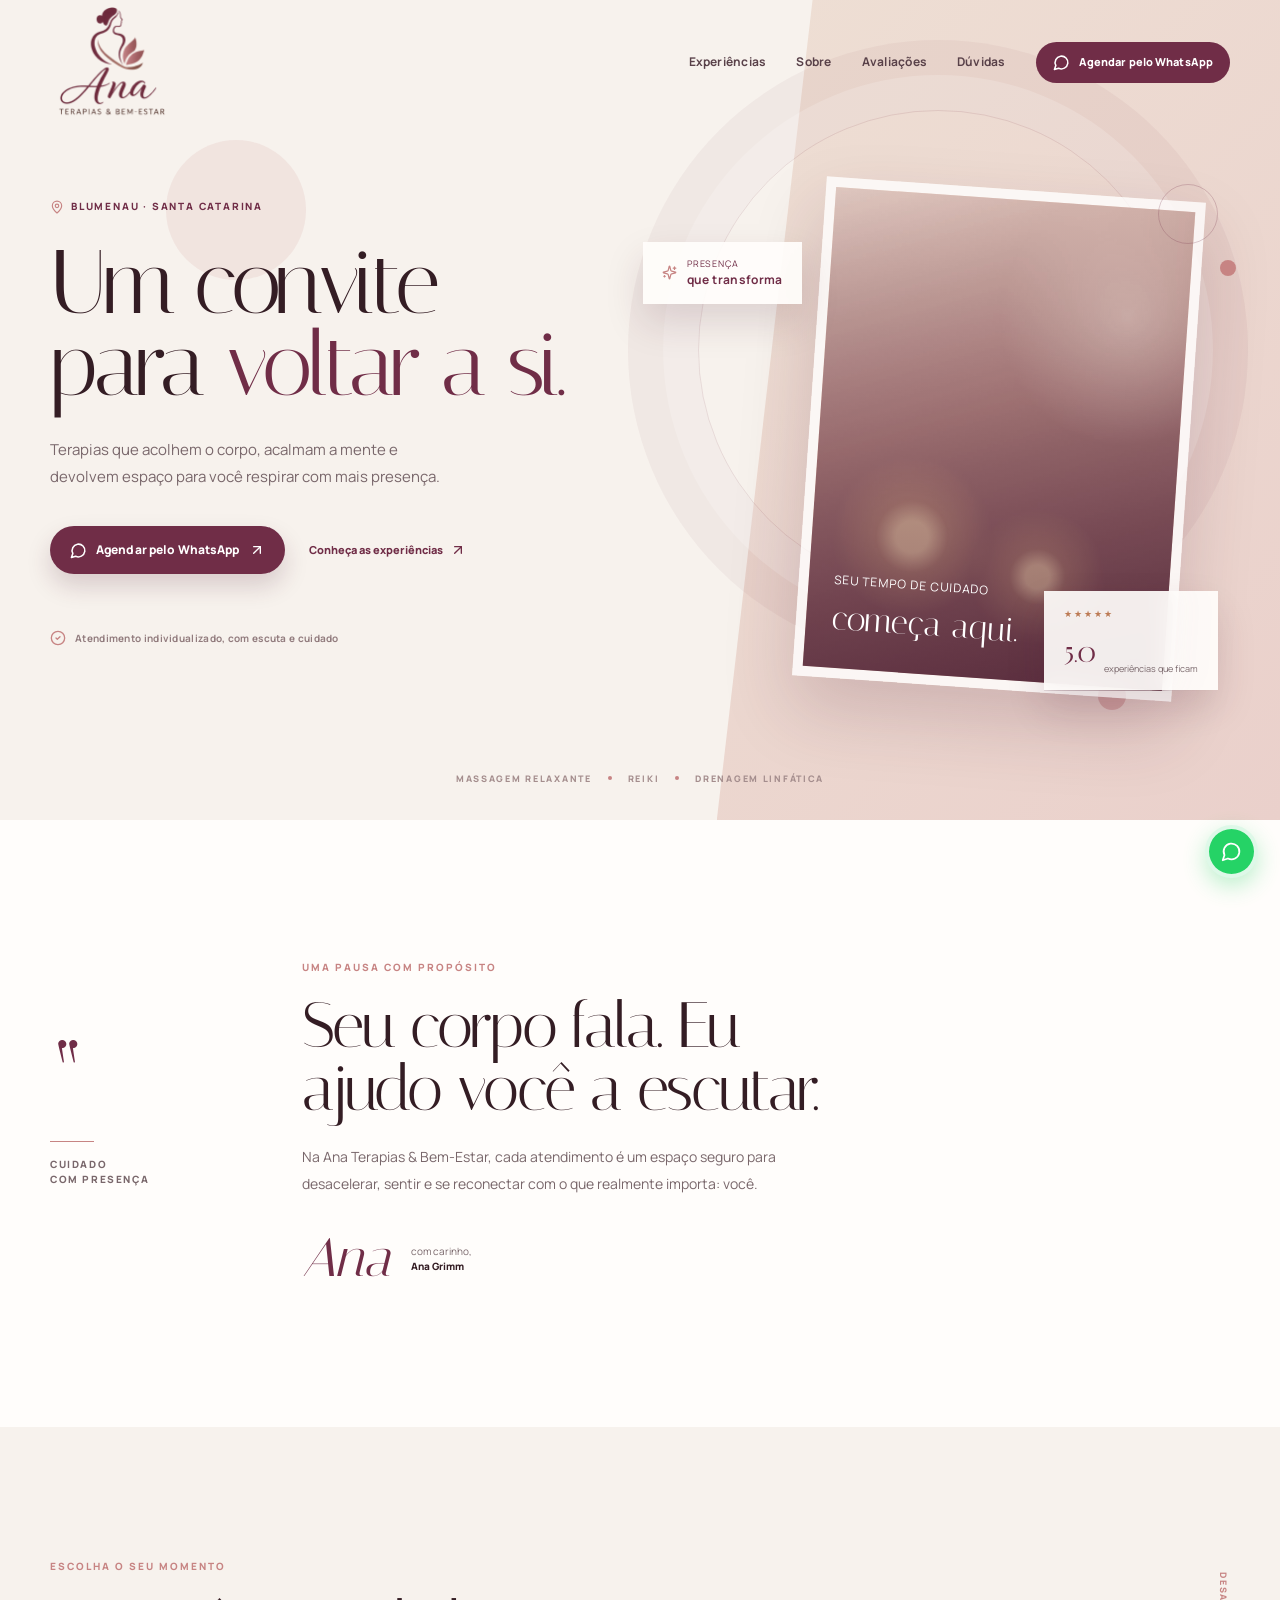
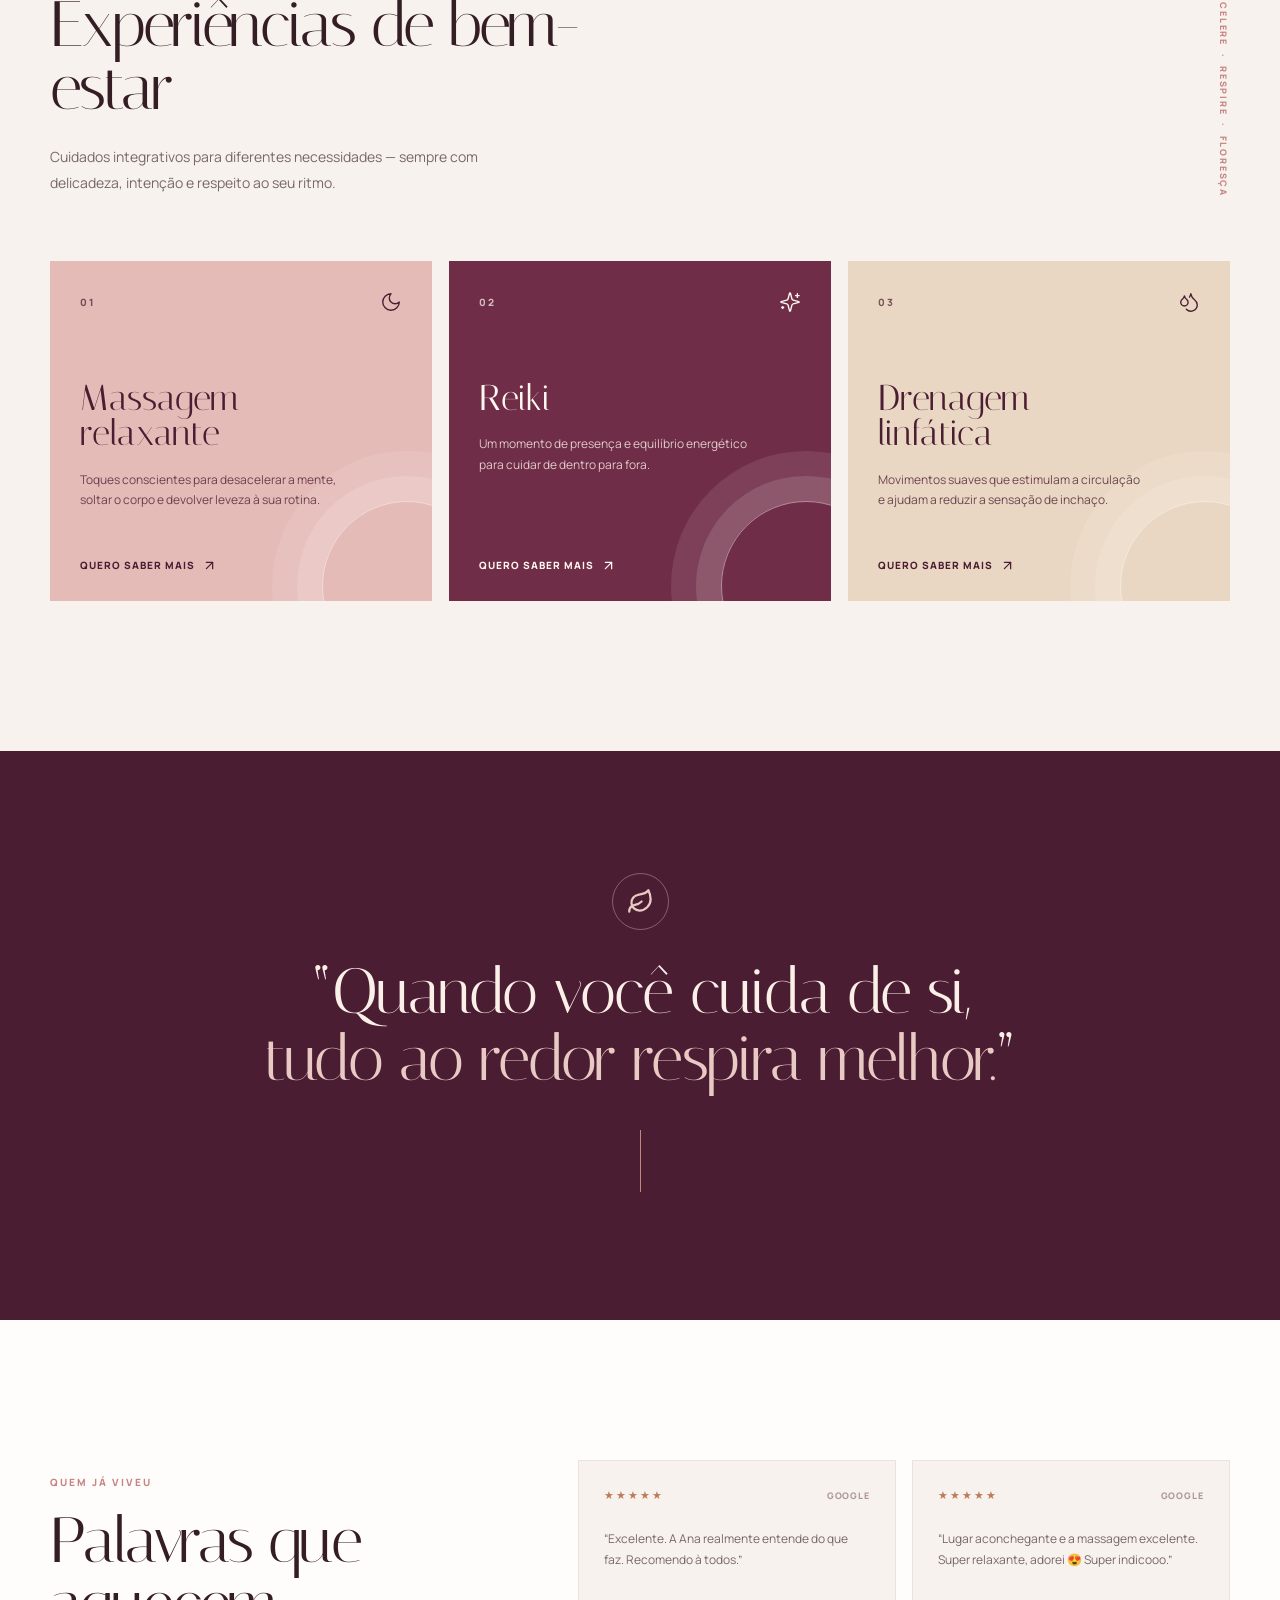
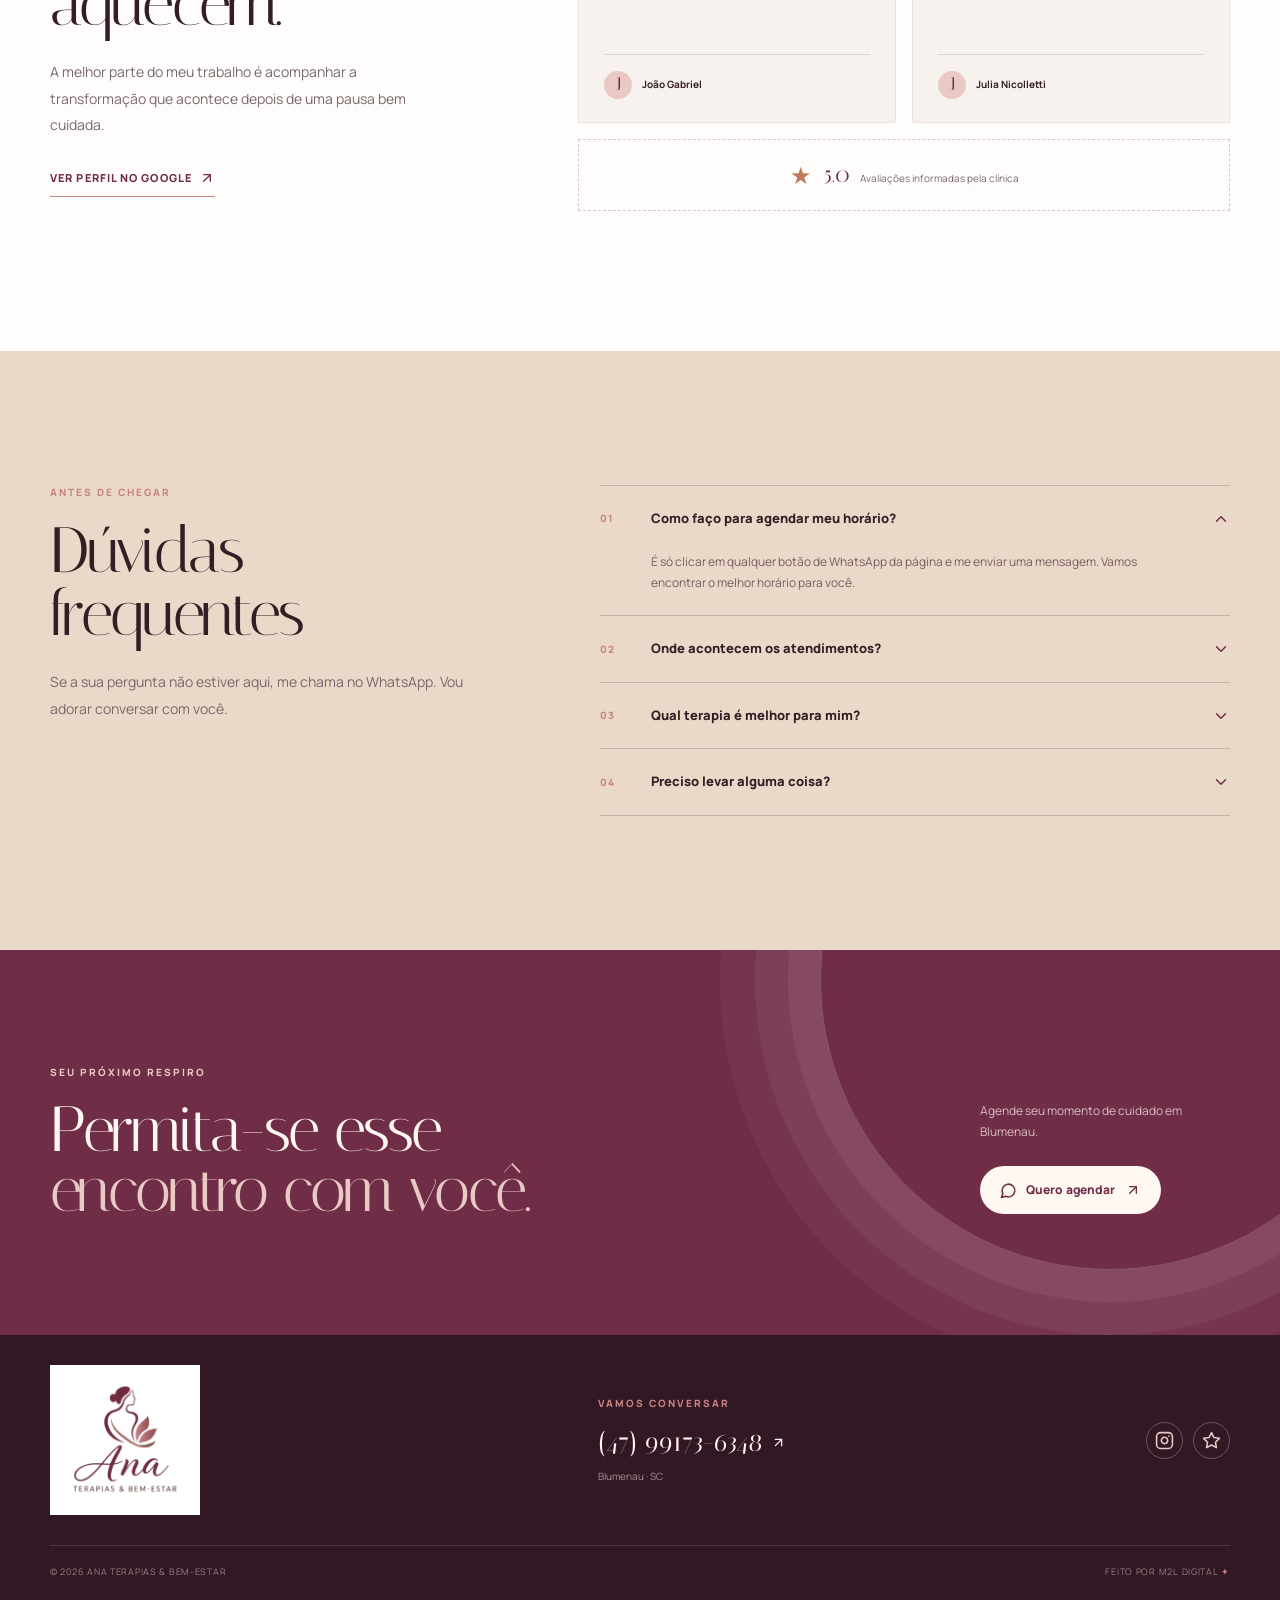
==== commit 8ce4365d: "second" ====
--- a/ana-terapias-site/index.html
+++ b/ana-terapias-site/index.html
@@ -15,8 +15,8 @@
     <meta property="og:site_name" content="Ana Terapias & Bem-Estar" />
     <meta property="og:title" content="Ana Terapias & Bem-Estar | Blumenau/SC" />
     <meta property="og:description" content="Massagem relaxante, reiki e drenagem linfática em Blumenau/SC. Agende pelo WhatsApp." />
-    <meta property="og:url" content="https://SEU-USUARIO.github.io/NOME-DO-REPOSITORIO/" />
-    <meta property="og:image" content="https://SEU-USUARIO.github.io/NOME-DO-REPOSITORIO/images/compartilhar.jpg" />
+    <meta property="og:url" content="https://jgmcorrea.github.io/Ana-Terapias/" />
+    <meta property="og:image" content="https://jgmcorrea.github.io/Ana-Terapias/images/compartilhar.jpg" />
     <meta property="og:image:width" content="1200" />
     <meta property="og:image:height" content="630" />
     <meta property="og:image:alt" content="Ana Terapias & Bem-Estar" />
